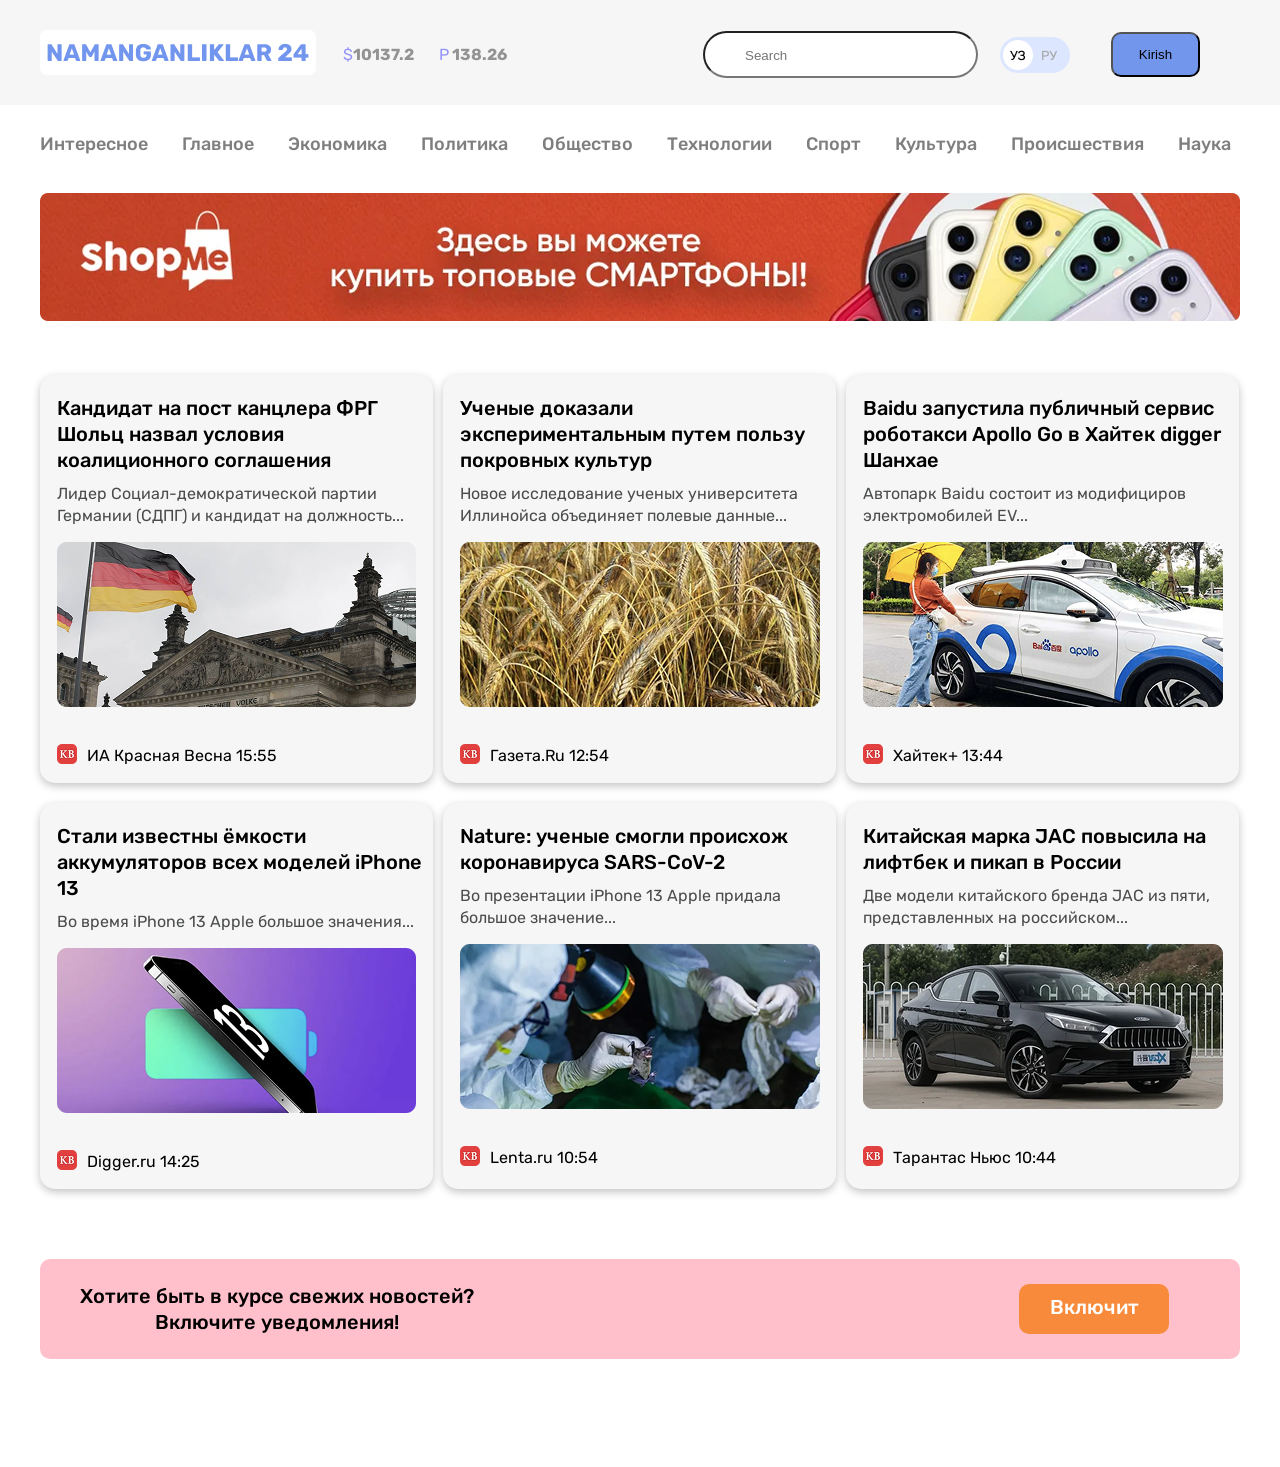
==== index.html @ 3a626dc0 "Namanganliklar-24" ====
<!DOCTYPE html>
<html lang="en">
<head>
    <meta charset="UTF-8">
    <meta name="viewport" content="width=device-width, initial-scale=1.0">
    <title>>Namanganliklar-24</title>
    <link rel="preconnect" href="https://fonts.googleapis.com">
<link rel="preconnect" href="https://fonts.gstatic.com" crossorigin>
<link href="https://fonts.googleapis.com/css2?family=Fredoka:wght@300..700&family=Hind+Madurai:wght@300;400;500;600;700&family=Poppins:ital,wght@0,100;0,200;0,300;0,400;0,500;0,600;0,700;0,800;0,900;1,100;1,200;1,300;1,400;1,500;1,600;1,700;1,800;1,900&family=Roboto:ital,wght@0,100..900;1,100..900&family=Rubik:ital,wght@0,300..900;1,300..900&display=swap" rel="stylesheet">
    <link rel="stylesheet" href="./main.css">
</head>
<body>
    <header class="site-header">
        <div class="container">
            <div class="header-content">
                <a href="/"><img src="./NAMANGANLIKLAR 24.png" alt="namanganliklar-24"></a>
                <ul class="header-list">
                    <li class="header-item"><span class="spn">$</span>10137.2</li>
                    <li class="header-item"><span class="spn">P</span> 138.26</li>
                </ul>

                 <input class="site-input" type="search" placeholder="Search">

                 <img class="site-img" src="./ру уз.png" alt="uz-ru">

                 <button class="site-button">Kirish</button>

            </div>
        </div>
    </header>
    <nav class="site-nav">
        <div class="container">
            <ul class="list">
                <li class="item">Интересное</li>
                <li class="item">Главное</li>
                <li class="item">Экономика</li>
                <li class="item">Политика</li>
                <li class="item">Общество</li>
                <li class="item">Технологии</li>
                <li class="item">Спорт</li>
                <li class="item">Культура</li>
                <li class="item">Происшествия</li>
                <li class="item">Наука</li>
            </ul>
        </div>
    </nav>
    
    <div class="container">
    <a class="img-optimize" href="/"><img src="./optimize 1.png" alt="shop me"></a>
    </div>

    <main>
        <section class="hero">
            <div class="container">
                <ul class="hero-list">
                    <li class="hero-item">
                        <h2 class="hero-title">Кандидат на пост канцлера ФРГ Шольц назвал условия коалиционного соглашения</h2>
                        <p class="hero-text">Лидер Социал-демократической партии Германии (СДПГ) и кандидат на должность...</p>
                        <img class="hero-img" src="./image 1.png" alt="Germany">
                        <p class="hero-info">ИА Красная Весна 15:55</p>
                    </li>
                    <li class="hero-item">
                        <h2 class="hero-title">Ученые доказали экспериментальным путем пользу покровных культур</h2>
                        <p class="hero-text">Новое исследование ученых университета Иллинойса объединяет полевые данные... </p>
                        <img class="hero-img" src="./image 2.png" alt="bug'doy">
                        <p class="hero-info">Газета.Ru 12:54</p>
                    </li>
                    <li class="hero-item">
                        <h2 class="hero-title">Baidu запустила публичный сервис роботакси Apollo Go в Хайтек digger Шанхае</h2>
                        <p class="hero-text">Автопарк Baidu состоит из модифициров электромобилей EV... </p>
                        <img class="hero-img" src="./image 3.png" alt="Хайтек+ 13:44">
                        <p class="hero-info">Хайтек+ 13:44</p>
                    </li>
                    <li class="hero-item">
                        <h2 class="hero-title">Стали известны ёмкости аккумуляторов всех моделей iPhone 13</h2>
                        <p class="hero-text">Во время iPhone 13 Apple большое значения...</p>
                        <img class="hero-img" src="./image 4.png" alt="Iphone-13">
                        <p class="hero-info">Digger.ru 14:25</p>
                    </li>
                      <li class="hero-item">
                        <h2 class="hero-title">Nature: ученые смогли происхож коронавируса SARS-CoV-2</h2>
                        <p class="hero-text">Во  презентации iPhone 13 Apple придала большое значение...</p>
                        <img class="hero-img" src="./image 5.png" alt="Lenta.ru 10:54">
                        <p class="hero-info">Lenta.ru 10:54</p>
                    </li>
                     <li class="hero-item">
                        <h2 class="hero-title">Китайская марка JAC повысила на лифтбек и пикап в России</h2>
                        <p class="hero-text">Две модели китайского бренда JAC из пяти, 
                        представленных на российском...</p>
                        <img class="hero-img" src="./image 6.png" alt="Тарантас Ньюс 10:44">
                        <p class="hero-info">Тарантас Ньюс 10:44</p>
                    </li>
                </ul>
            </div>
        </section>
        <section class="about">
            <div class="container">
                  <div class="about-wrapper">
                     <h2 class="about-title">Хотите быть в курсе свежих новостей?  
                        Включите уведомления!</h2>
                        <a class="about-link" href="/">Включит </a>
                  </div>
                       

                    
            
            </div>
              
        </section>
    </main>
</body>
</html>
---- main.css ----
*{
    box-sizing: border-box;
    margin: 0;
    padding: 0;

}

body{
    font-family: 'Rubik', 'Arial', sans-serif;
}

ul,ol{
    list-style: none;
}
a{
    text-decoration: none;
    display: block;
}

.container{
    max-width: 1240px;
    width: 100%;
    margin: 0 auto;
    padding: 0 20px;
}

.site-header{
    background-color: #F6F6F6;
    margin-bottom: 30px;
    height: 105px;
    justify-content: center;
    align-items: center;
    padding-top: 30px;
}

.header-content{
    display: flex;
    justify-content: space-between;
    align-items: center;
    
}

.header-list{
    display: flex;
    gap: 25px;
}

.header-item{
    opacity: 0.4;
    color: black;
font-weight: 700;
font-size: 16px;
line-height: 100%;
letter-spacing: 0%;
    gap: 25px;
    position: relative;
    left: -55px;
}

.spn{
    color: blue;
font-weight: 400;
font-size: 16px;
line-height: 100%;
letter-spacing: 0%;

}

.site-input{
    position: relative;
    right: -60px;
    width: 275px;
    padding-top: 15px;
    padding-bottom: 13px;
    padding-left: 40px;
    border-radius: 60px;
}

.site-input::before{
     content: "";
    display: block;
    width: 20px;
    height: 20px;
    background-image: url(./search_icon_152764.png);
}

.site-button{

    border-radius: 10px;
    position: relative;
    left: -40px;
    text-align: center;
    background-color: #7296EC;
    width: 89px;
    height: 45px;
}

.list{
    color: #7F7F7F;
font-weight: 500;
font-size: 18px;
line-height: 100%;
letter-spacing: 0%;
text-align: center;
    align-items: center;
    display: flex;
    gap: 34px;
}

.img-optimize{
    align-items: center;
    justify-content: center;
    margin-top: 40px;
    margin-bottom: 50px;
}


.hero-list{
    display: flex;
    gap: 10px;
    flex-wrap: wrap;
}
.hero-item{
    border-radius: 15px;
    background-color: #F6F6F6;
    box-shadow: rgba(0, 0, 0, 0.24) 0px 3px 8px;
    width: 393px;
    margin-bottom: 10px;
}

.hero-title{
    margin-bottom: 10px;
    margin-top: 20px;
    padding-left: 17px;
    color: #000000;
font-weight: 500;
font-size: 20px;
line-height: 26px;
letter-spacing: 0%;

}

.hero-text{
    margin-bottom: 15px;
    padding-left: 17px;
    color: #4A4B4C;
font-weight: 400;
font-size: 16px;
line-height: 22px;
letter-spacing: 0%;
}

.hero-img{
    margin-bottom: 15px;
    padding-left: 17px;
}

.hero-info{
    padding-left: 47px;
    margin-bottom: 18px;
}

.hero-info::before{
    content: "";
    display: block;
    width: 20px;
    height: 20px;
    background-image: url(./before-img.png);
    position: relative;
    top: 18px;
    left: -30px;
}

.about{

    margin-top: 60px;
    margin-bottom: 108px;
  
}


.about-wrapper{
    background-color: pink;
    display: flex;
    justify-content: space-between;
    align-items: center;
    padding-right: 71px;
    border-radius: 10px;
}

   

.about-title{
    width: 444px;
    margin-top: 24px;
    margin-bottom: 24px;
    padding-left: 29px;
    text-align: center;
    color: #000000;
font-weight: 500;
font-size: 20px;
line-height: 26px;
letter-spacing: 0%;

}

.about-link{
    margin-bottom: 25px;
    margin-top: 24px;
    padding-top: 13px;
    text-align: center;
   background-color: #F78B3B;
    width: 150px;
    height: 50px;
    border-radius: 10px;
  font-family: Rubik;
font-weight: 500;
font-size: 20px;
line-height: 100%;
letter-spacing: 0%;
color: #FFFFFF;
}
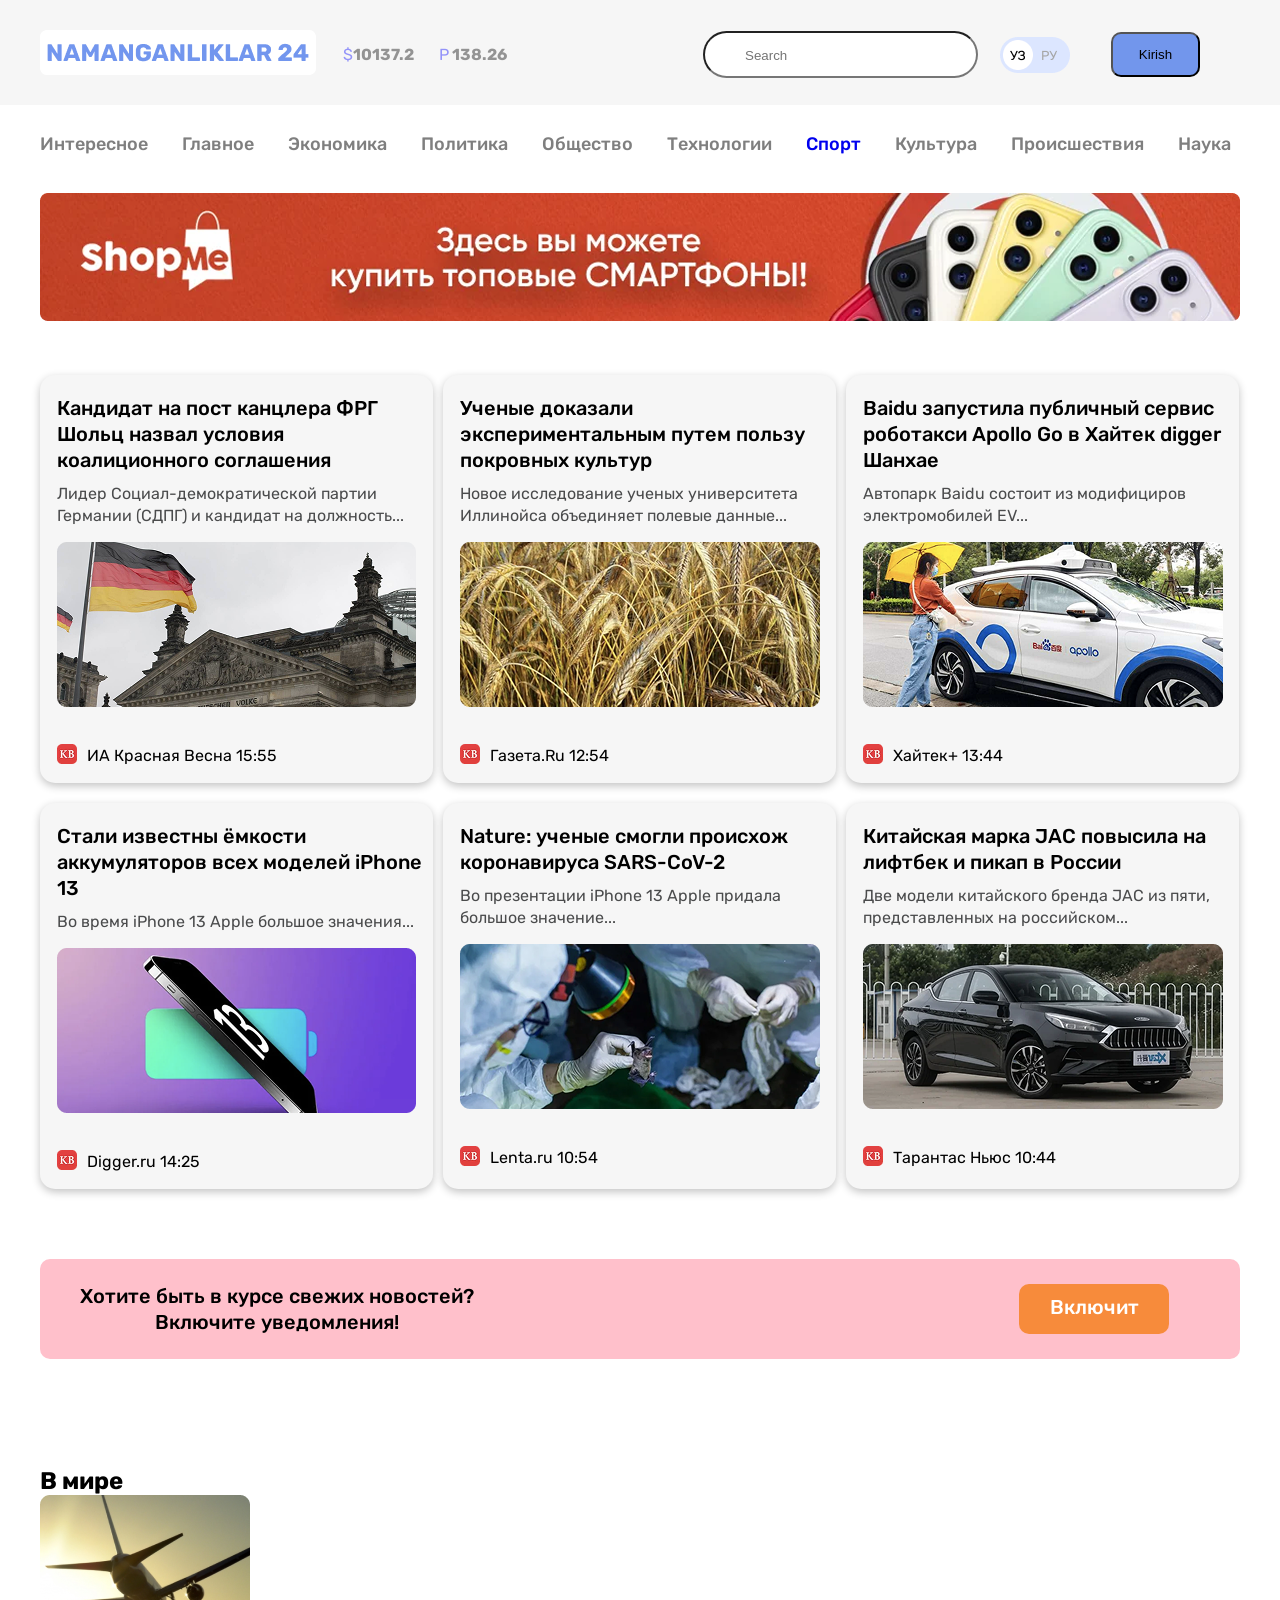
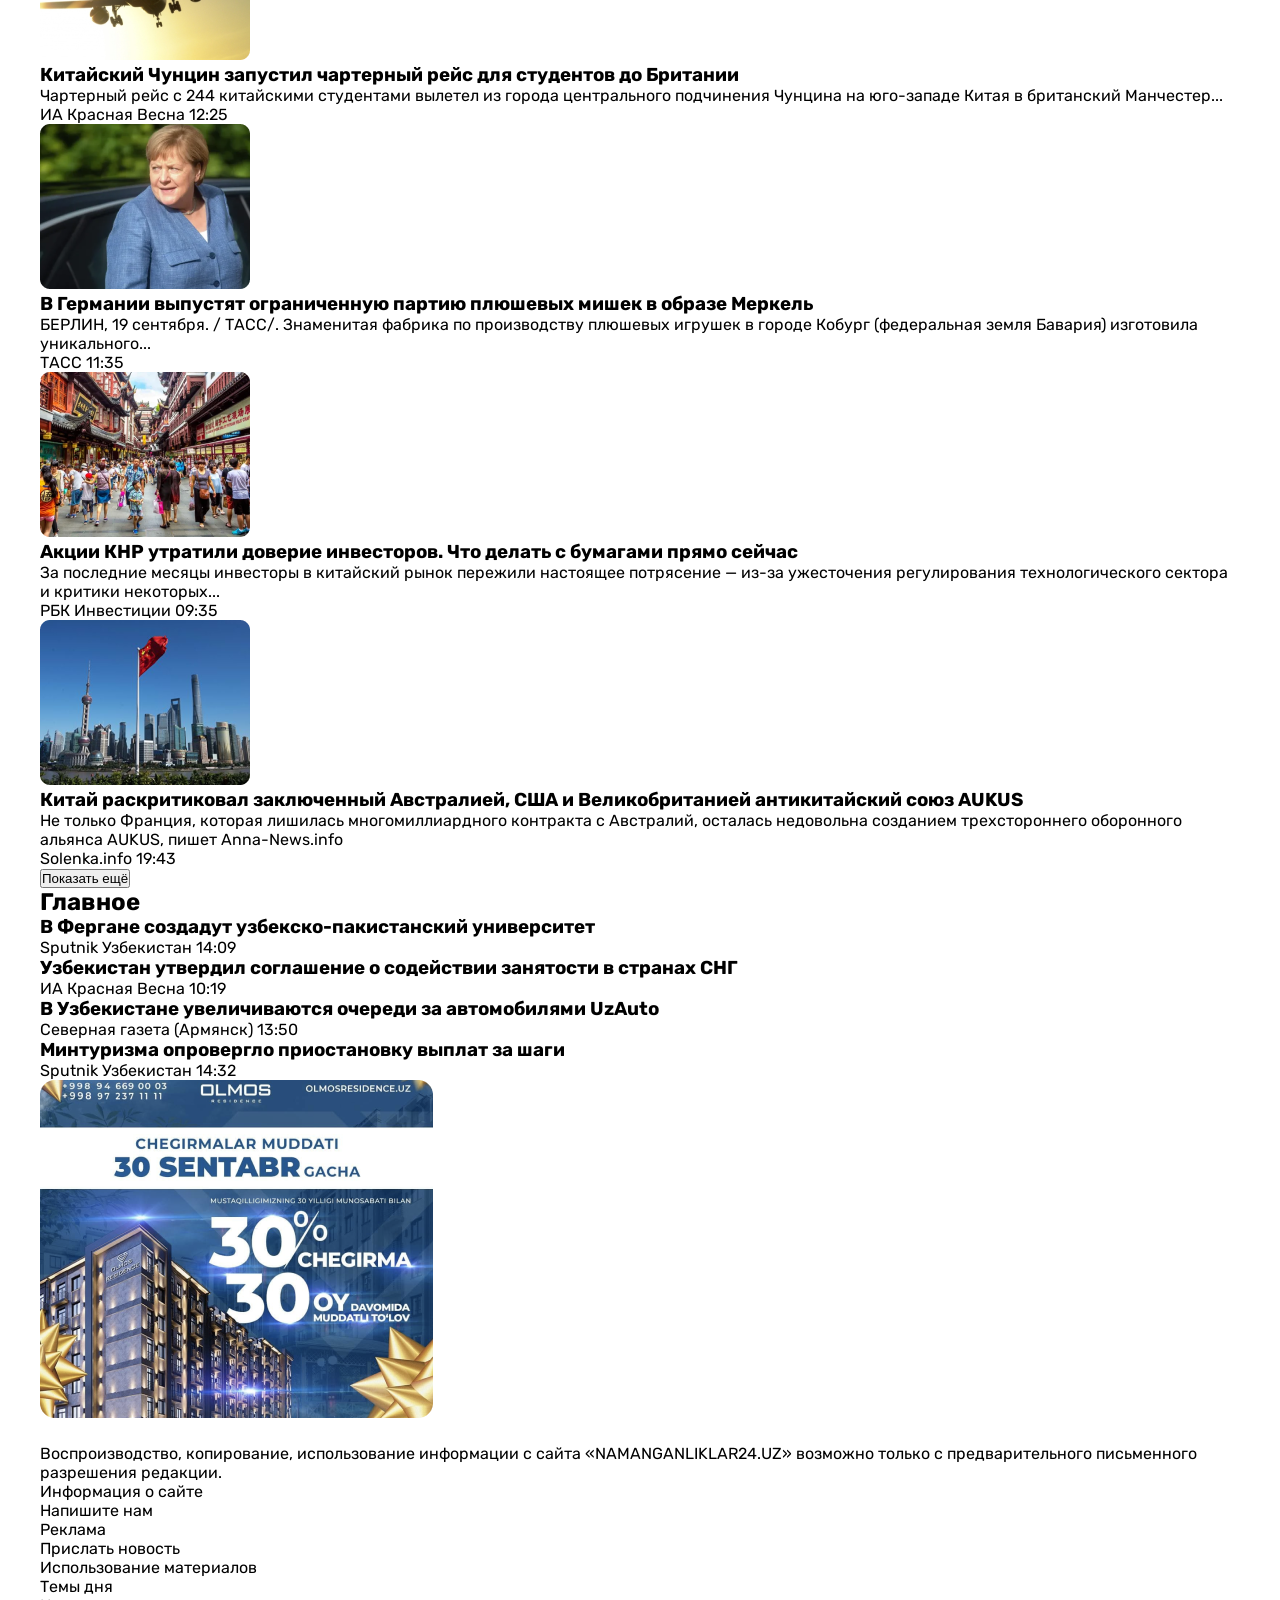
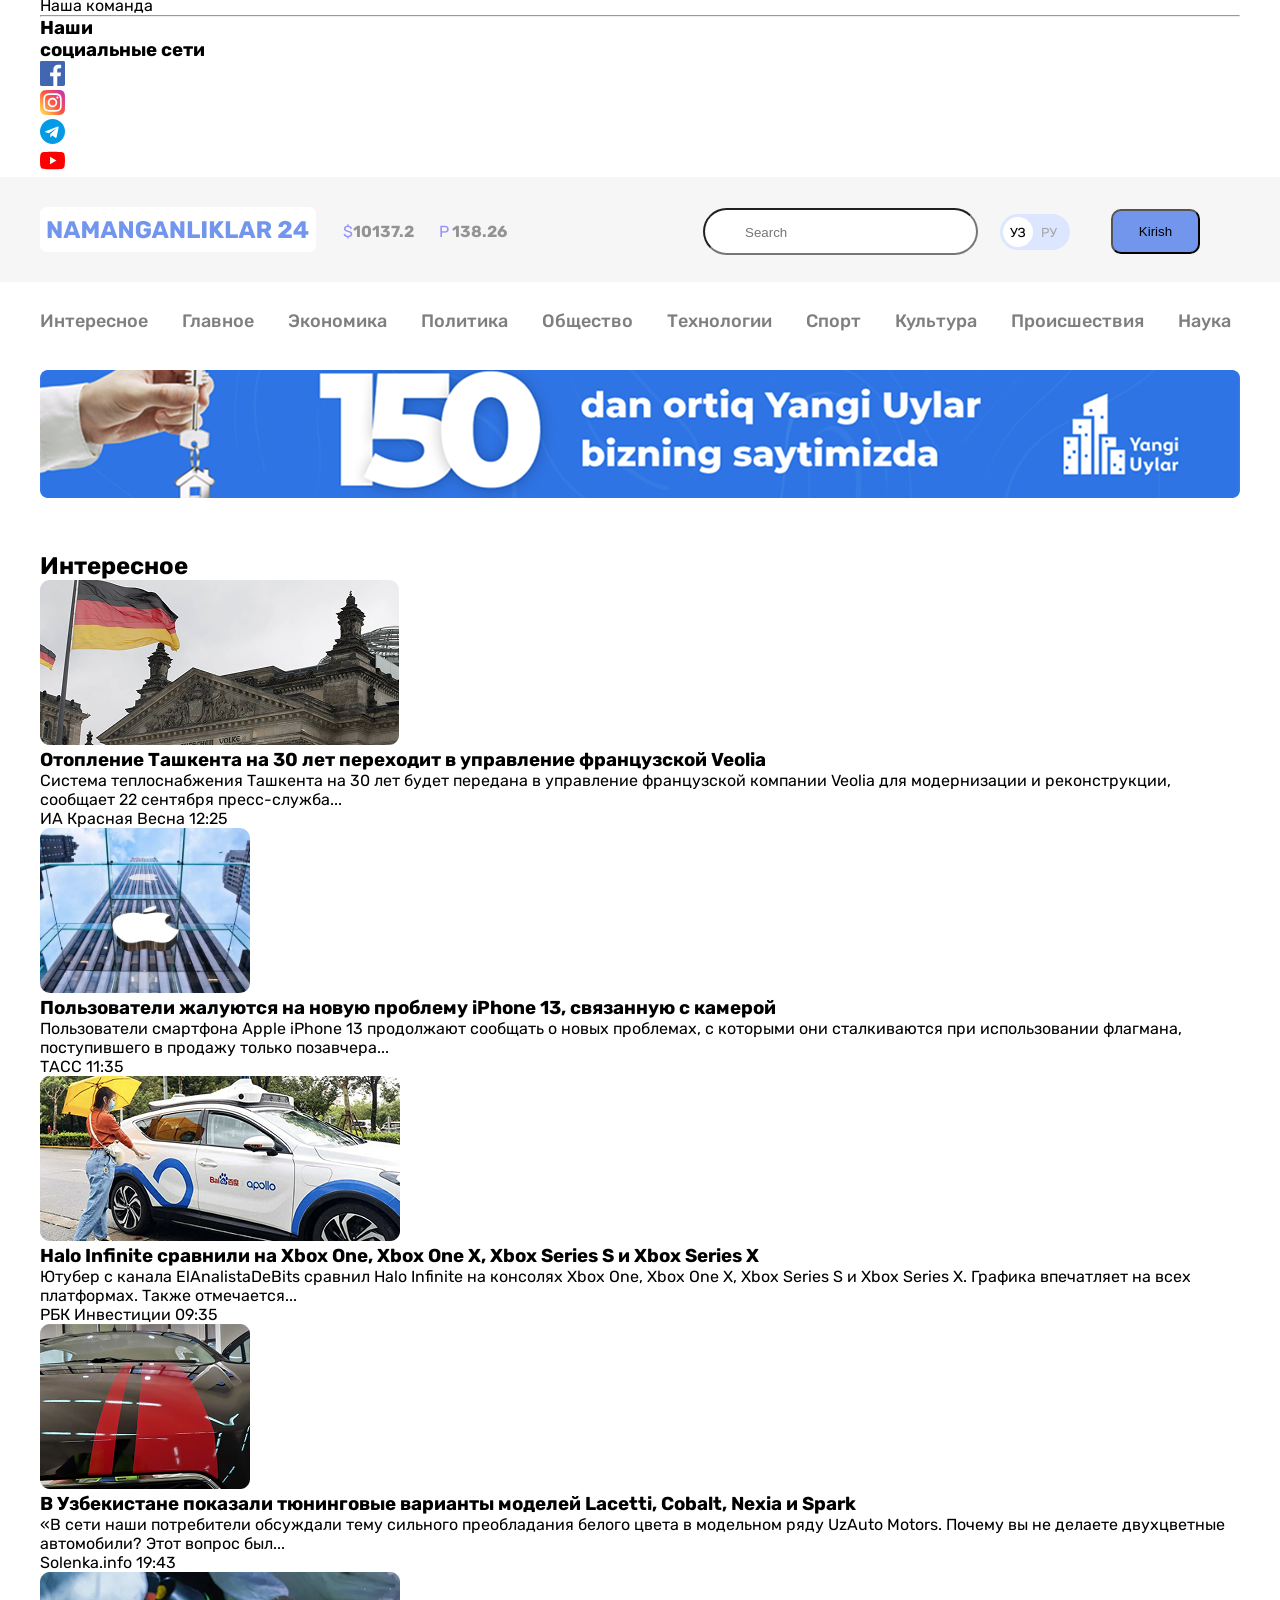
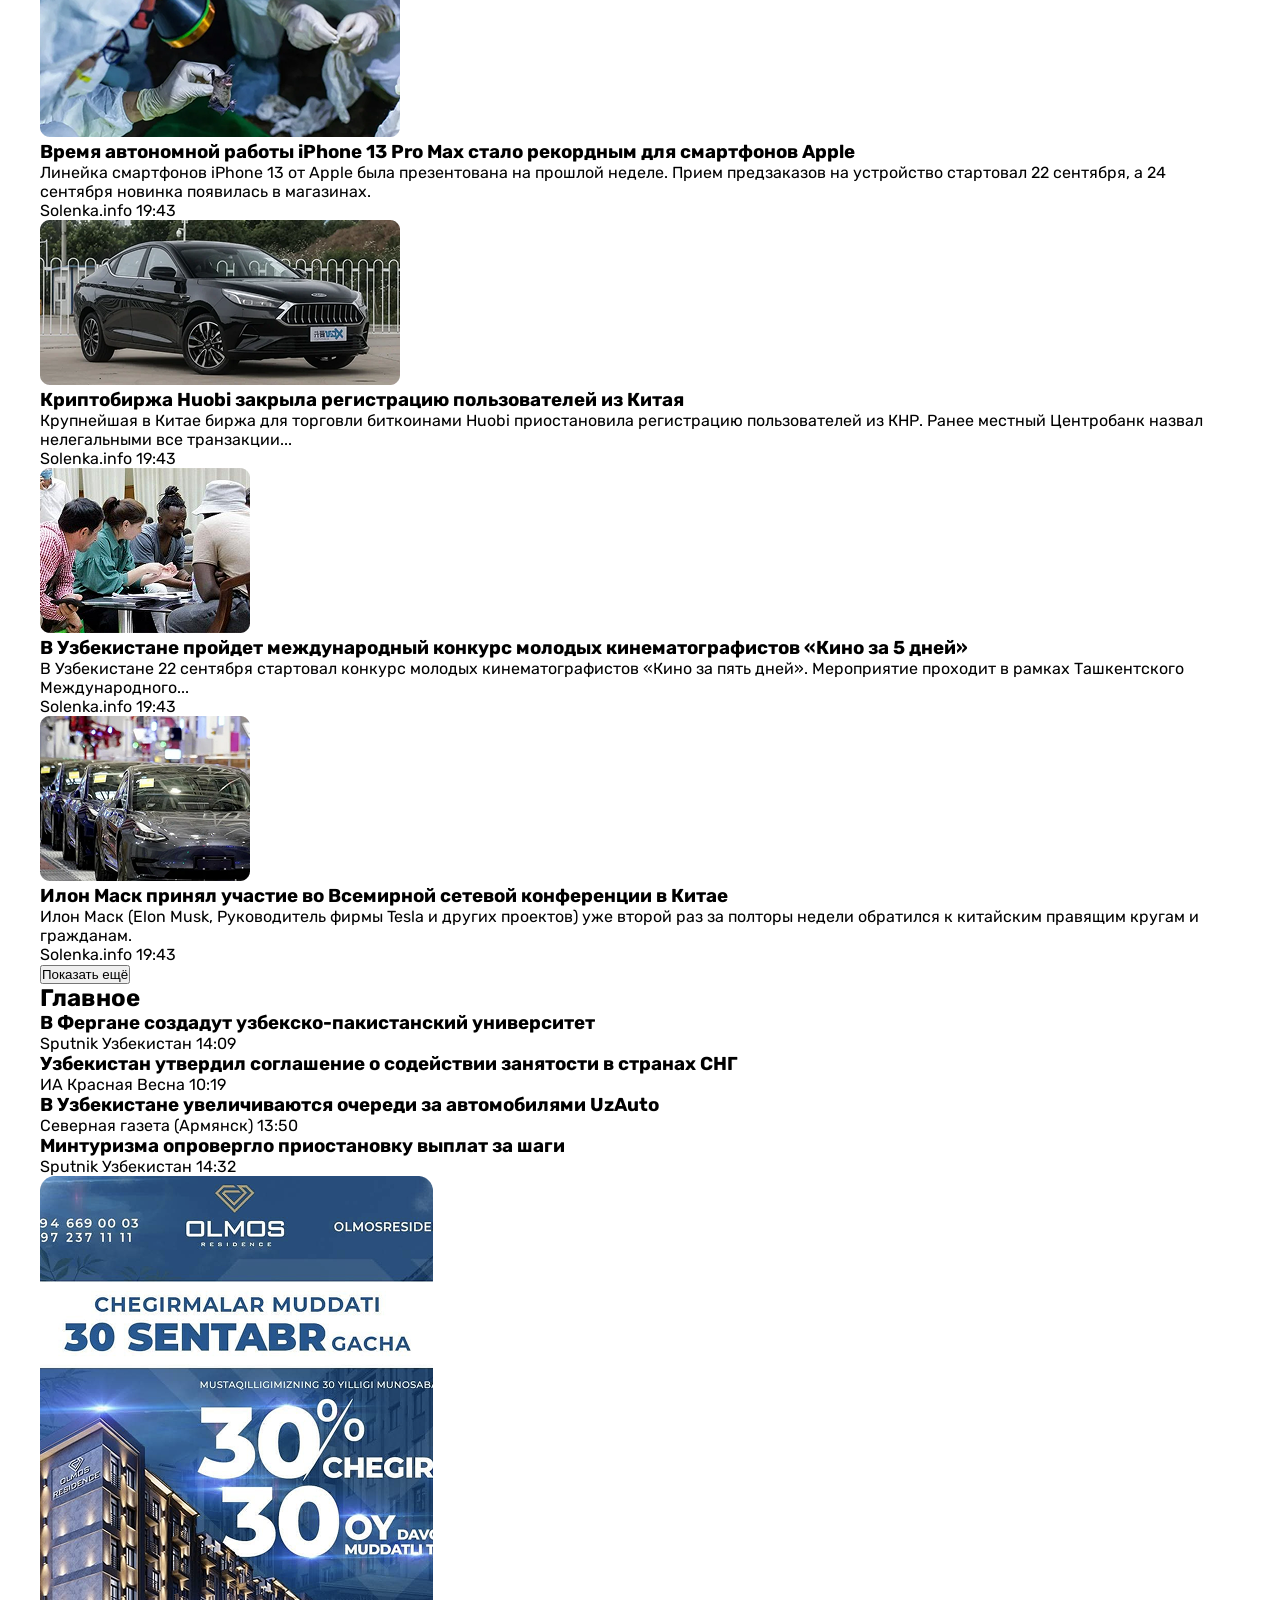
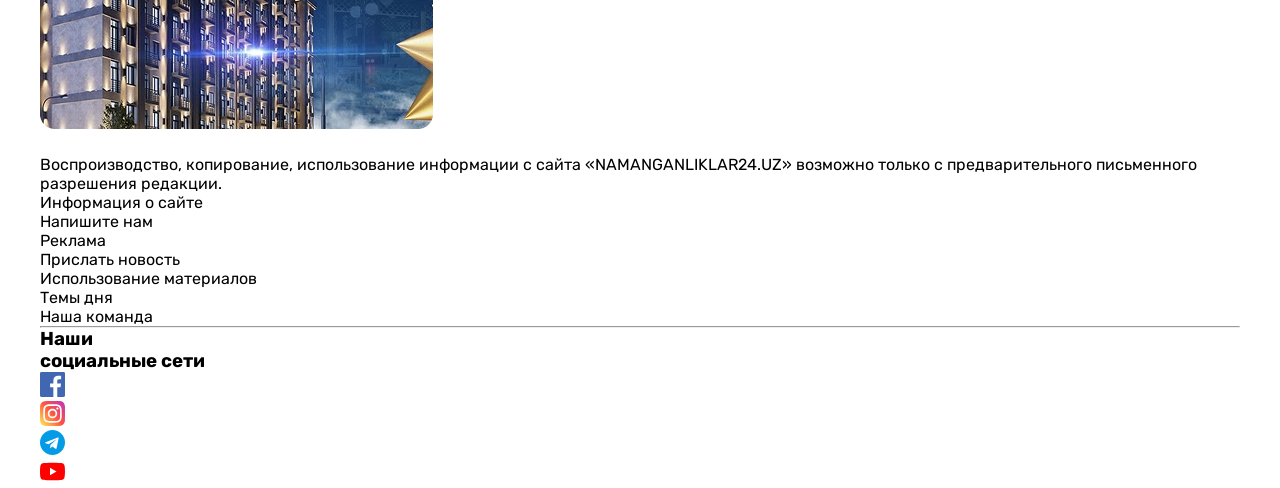
==== commit e402154a: "namanganliklar-24" ====
--- a/index.html
+++ b/index.html
@@ -37,7 +37,7 @@
                 <li class="item">Политика</li>
                 <li class="item">Общество</li>
                 <li class="item">Технологии</li>
-                <li class="item">Спорт</li>
+                <li class="item"><a href="./sport.html">Спорт</a></li>
                 <li class="item">Культура</li>
                 <li class="item">Происшествия</li>
                 <li class="item">Наука</li>
@@ -107,6 +107,317 @@
             </div>
               
         </section>
+        <section class="new">
+            <div class="container">
+                <h2 class="new__title">В мире</h2>
+                <div class="new__warpper">
+                    <div class="new__left">
+                        <ul class="new-list">
+                            <li class="new-item">
+                                <img class="imga" src="./samalyot.png" alt="samalyot">
+                                <div class="new-content">
+                                    <h3 class="subtitle">Китайский Чунцин запустил чартерный рейс для студентов до Британии</h3>
+                                    <p class="new-text">Чартерный рейс с 244 китайскими студентами вылетел из города центрального подчинения Чунцина на юго-западе Китая в британский Манчестер...</p>
+                                    <p class="new-desc">ИА Красная Весна 12:25</p>
+                                </div>
+                            </li>
+                            <li class="new-item">
+                                   <img class="imga" src="./grandmother.png" alt="grandmother">
+                                   <div class="new-content">
+                                    <h3 class="subtitle">В Германии выпустят ограниченную партию плюшевых мишек в образе Меркель</h3>
+                                    <p class="new-text">БЕРЛИН, 19 сентября. / ТАСС/. Знаменитая фабрика по производству плюшевых игрушек в городе Кобург (федеральная земля Бавария) изготовила уникального...</p>
+                                    <p class="new-desc">ТАСС 11:35</p>
+                                   </div>
+                            </li>
+                            <li class="new-item">
+                                   <img class="imga" src="./street.png" alt="street">
+                                   <div class="new-content">
+                                    <h3 class="subtitle">Акции КНР утратили доверие инвесторов. Что делать с бумагами прямо сейчас</h3>
+                                    <p class="new-text">За последние месяцы инвесторы в китайский рынок пережили настоящее потрясение — из-за ужесточения регулирования технологического сектора и критики некоторых...</p>
+                                    <p class="new-desc">РБК Инвестиции 09:35</p>
+                                   </div>
+                            </li>
+                            <li class="new-item">
+                                  <img class="imga" src="./flag.png" alt="flag">
+                                  <div class="new-content">
+                                  <h3 class="subtitle">Китай раскритиковал заключенный Австралией, США и Великобританией антикитайский союз AUKUS</h3>
+                                  <p class="new-text">Не только Франция, которая лишилась многомиллиардного контракта с Австралий, осталась недовольна созданием трехстороннего оборонного альянса AUKUS, пишет Anna-News.info</p>
+                                  <p class="new-desc">Solenka.info 19:43</p>
+
+                                  </div>
+                            </li>
+                        </ul>
+                        <button class="button">Показать ещё </button>
+                    </div>
+                    <div class="new__right">
+                       <div class="content">
+                        <h2 class="ney">Главное</h2>
+                        <ul>
+                            <li class="new-iteme">
+                               <h3 class="right-title">В Фергане создадут узбекско-пакистанский университет</h3>
+                               <p class="right-text">Sputnik Узбекистан 14:09</p>
+                            </li>
+                            <li class="new-iteme">
+                               <h3 class="right-title">Узбекистан утвердил соглашение о содействии занятости в странах СНГ</h3>
+                               <p class="right-text">ИА Красная Весна 10:19</p>
+                            </li>
+                            <li class="new-iteme">
+                                <h3 class="right-title">В Узбекистане увеличиваются очереди за автомобилями UzAuto</h3>
+                                <p class="right-text">Северная газета (Армянск) 13:50</p>
+                            </li>
+                            <li class="new-iteme">
+                                <h3 class="right-title">Минтуризма опровергло приостановку выплат за шаги</h3>
+                                <p class="right-text">Sputnik Узбекистан 14:32</p>
+                            </li>
+                        </ul>
+                       </div>
+                       <img class="olmos" src="./olmos.png" alt="chegirma img">
+                    </div>
+                </div>
+            </div>
+        </section>
     </main>
+    <footer class="site-footer">
+        <div class="container">
+           
+            <div class="footer-wrapper">
+                <div class="footer-left">
+                <img  src="./logo.svg" alt="footer-logo">
+                <p class="footer-text">Воспроизводство, копирование, использование информации с сайта «NAMANGANLIKLAR24.UZ» возможно только с предварительного письменного разрешения редакции.</p>
+                </div>
+                    <ul class="footer-list">
+                        <li class="footer-item">Информация о сайте</li>
+                        <li class="footer-item">Напишите нам</li>
+                        <li class="footer-item">Реклама</li>
+                        <li class="footer-item">Прислать новость</li>
+                    </ul>
+                <ul class="footer-liste">
+                    <li class="footer-item">Использование материалов</li>
+                    <li class="footer-item">Темы дня</li>
+                    <li class="footer-item">Наша командa</li>
+                </ul>
+                    
+                
+        </div>
+         <hr>
+          <div class="contente">
+            
+             <ul class="foo-list">
+            <li class="foo-item">
+                <h3 class="foo-title">Наши</h3>
+            </li>
+            <li class="foo-item">
+                <h3 class="foo-title">социальные сети</h3>
+            </li>
+           </ul>
+           <ul class="foot-list">
+            <li class="foot-img">
+                <img src="./free-icon-facebook-1384053 1.svg" alt="facebook">
+            </li>
+            <li class="foot-img">
+                <img src="./instagram-icon.svg" alt="instagram">
+            </li>
+            <li class="foot-img">
+                <img src="./telegram-icon.svg" alt="telegram">
+            </li>
+            <li class="foot-img">
+                <img src="./youtube-icon.svg" alt="youtube">
+            </li>
+           </ul>
+          </div>
+    </div>
+    </footer>
+      <header class="site-header">
+        <div class="container">
+            <div class="header-content">
+                <a href="/"><img src="./NAMANGANLIKLAR 24.png" alt="namanganliklar-24"></a>
+                <ul class="header-list">
+                    <li class="header-item"><span class="spn">$</span>10137.2</li>
+                    <li class="header-item"><span class="spn">P</span> 138.26</li>
+                </ul>
+
+                 <input class="site-input" type="search" placeholder="Search">
+
+                 <img class="site-img" src="./ру уз.png" alt="uz-ru">
+
+                 <button class="site-button">Kirish</button>
+
+            </div>
+        </div>
+    </header>
+    <nav class="site-nav">
+        <div class="container">
+            <ul class="list">
+                <li class="item">Интересное</li>
+                <li class="item">Главное</li>
+                <li class="item">Экономика</li>
+                <li class="item">Политика</li>
+                <li class="item">Общество</li>
+                <li class="item">Технологии</li>
+                <li class="item">Спорт</li>
+                <li class="item">Культура</li>
+                <li class="item">Происшествия</li>
+                <li class="item">Наука</li>
+            </ul>
+        </div>
+    </nav>
+    <div class="container">
+    <a class="img-optimize" href="/"><img src="./optimize 1 (1).png" alt="150 dan ortiq kvartiralar"></a>
+    </div>
+     <section class="new">
+            <div class="container">
+                <h2 class="new__title">Интересное</h2>
+                <div class="new__warpper">
+                    <div class="new__left">
+                        <ul class="new-list">
+                            <li class="new-item">
+                                <img class="imga" src="./image 1.png" alt="samalyot">
+                                <div class="new-content">
+                                    <h3 class="subtitle">Отопление Ташкента на 30 лет переходит в управление французской Veolia</h3>
+                                    <p class="new-text">Система теплоснабжения Ташкента на 30 лет будет передана в управление французской компании Veolia для модернизации и реконструкции, сообщает 22 сентября пресс-служба...</p>
+                                    <p class="new-desc">ИА Красная Весна 12:25</p>
+                                </div>
+                            </li>
+                            <li class="new-item">
+                                   <img class="imga" src="./image 2.svg" alt="grandmother">
+                                   <div class="new-content">
+                                    <h3 class="subtitle">Пользователи жалуются на новую проблему iPhone 13, связанную с камерой</h3>
+                                    <p class="new-text">Пользователи смартфона Apple iPhone 13 продолжают сообщать о новых проблемах, с которыми они сталкиваются при использовании флагмана, поступившего в продажу только позавчера...</p>
+                                    <p class="new-desc">ТАСС 11:35</p>
+                                   </div>
+                            </li>
+                            <li class="new-item">
+                                   <img class="imga" src="./image 3.png" alt="street">
+                                   <div class="new-content">
+                                    <h3 class="subtitle">Halo Infinite сравнили на Xbox One, Xbox One X, Xbox Series S и Xbox Series X</h3>
+                                    <p class="new-text">Ютубер с канала ElAnalistaDeBits сравнил Halo Infinite на консолях Xbox One, Xbox One X, Xbox Series S и Xbox Series X. Графика впечатляет на всех платформах. Также отмечается...</p>
+                                    <p class="new-desc">РБК Инвестиции 09:35</p>
+                                   </div>
+                            </li>
+                            <li class="new-item">
+                                  <img class="imga" src="./image 4 (2).png" alt="flag">
+                                  <div class="new-content">
+                                  <h3 class="subtitle">В Узбекистане показали тюнинговые варианты моделей Lacetti, Cobalt, Nexia и Spark</h3>
+                                  <p class="new-text">«В сети наши потребители обсуждали тему сильного преобладания белого цвета в модельном ряду UzAuto Motors. Почему вы не делаете двухцветные автомобили? Этот вопрос был...</p>
+                                  <p class="new-desc">Solenka.info 19:43</p>
+
+                                  </div>
+                            </li>
+                             <li class="new-item">
+                                  <img class="imga" src="./image 5.png" alt="flag">
+                                  <div class="new-content">
+                                  <h3 class="subtitle">Время автономной работы iPhone 13 Pro Max стало рекордным для смартфонов Apple</h3>
+                                  <p class="new-text">Линейка смартфонов iPhone 13 от Apple была презентована на прошлой неделе. Прием предзаказов на устройство стартовал 22 сентября, а 24 сентября новинка появилась в магазинах.</p>
+                                  <p class="new-desc">Solenka.info 19:43</p>
+
+                                  </div>
+                            </li>
+                             <li class="new-item">
+                                  <img class="imga" src="./image 6.png" alt="flag">
+                                  <div class="new-content">
+                                  <h3 class="subtitle">Криптобиржа Huobi закрыла регистрацию пользователей из Китая</h3>
+                                  <p class="new-text">Крупнейшая в Китае биржа для торговли биткоинами Huobi приостановила регистрацию пользователей из КНР. Ранее местный Центробанк назвал нелегальными все транзакции...</p>
+                                  <p class="new-desc">Solenka.info 19:43</p>
+
+                                  </div>
+                            </li>
+                             <li class="new-item">
+                                  <img class="imga" src="./image 7.png" alt="flag">
+                                  <div class="new-content">
+                                  <h3 class="subtitle">В Узбекистане пройдет международный конкурс молодых кинематографистов «Кино за 5 дней»</h3>
+                                  <p class="new-text">В Узбекистане 22 сентября стартовал конкурс молодых кинематографистов «Кино за пять дней». Мероприятие проходит в рамках Ташкентского Международного...</p>
+                                  <p class="new-desc">Solenka.info 19:43</p>
+
+                                  </div>
+                            </li>
+                             <li class="new-item">
+                                  <img class="imga" src="./image 8.png" alt="flag">
+                                  <div class="new-content">
+                                  <h3 class="subtitle">Илон Маск принял участие во Всемирной сетевой конференции в Китае</h3>
+                                  <p class="new-text">Илон Маск (Elon Musk, Руководитель фирмы Tesla и других проектов) уже второй раз за полторы недели обратился к китайским правящим кругам и гражданам.</p>
+                                  <p class="new-desc">Solenka.info 19:43</p>
+
+                                  </div>
+                            </li>
+                        </ul>
+                        <button class="button">Показать ещё </button>
+                    </div>
+                    <div class="new__right">
+                       <div class="content">
+                        <h2 class="ney">Главное</h2>
+                        <ul>
+                            <li class="new-iteme">
+                               <h3 class="right-title">В Фергане создадут узбекско-пакистанский университет</h3>
+                               <p class="right-text">Sputnik Узбекистан 14:09</p>
+                            </li>
+                            <li class="new-iteme">
+                               <h3 class="right-title">Узбекистан утвердил соглашение о содействии занятости в странах СНГ</h3>
+                               <p class="right-text">ИА Красная Весна 10:19</p>
+                            </li>
+                            <li class="new-iteme">
+                                <h3 class="right-title">В Узбекистане увеличиваются очереди за автомобилями UzAuto</h3>
+                                <p class="right-text">Северная газета (Армянск) 13:50</p>
+                            </li>
+                            <li class="new-iteme">
+                                <h3 class="right-title">Минтуризма опровергло приостановку выплат за шаги</h3>
+                                <p class="right-text">Sputnik Узбекистан 14:32</p>
+                            </li>
+                        </ul>
+                       </div>
+                       <img class="olmos" src="./image 6 (1).png" alt="chegirma img">
+                    </div>
+                </div>
+            </div>
+        </section>
+        <footer class="site-footer">
+        <div class="container">
+           
+            <div class="footer-wrapper">
+                <div class="footer-left">
+                <img  src="./logo.svg" alt="footer-logo">
+                <p class="footer-text">Воспроизводство, копирование, использование информации с сайта «NAMANGANLIKLAR24.UZ» возможно только с предварительного письменного разрешения редакции.</p>
+                </div>
+                    <ul class="footer-list">
+                        <li class="footer-item">Информация о сайте</li>
+                        <li class="footer-item">Напишите нам</li>
+                        <li class="footer-item">Реклама</li>
+                        <li class="footer-item">Прислать новость</li>
+                    </ul>
+                <ul class="footer-liste">
+                    <li class="footer-item">Использование материалов</li>
+                    <li class="footer-item">Темы дня</li>
+                    <li class="footer-item">Наша командa</li>
+                </ul>
+                    
+                
+        </div>
+         <hr class="chiziq">
+          <div class="contente">
+            
+             <ul class="foo-list">
+            <li class="foo-item">
+                <h3 class="foo-title">Наши</h3>
+            </li>
+            <li class="foo-item">
+                <h3 class="foo-title">социальные сети</h3>
+            </li>
+           </ul>
+           <ul class="foot-list">
+            <li class="foot-img">
+                <img src="./free-icon-facebook-1384053 1.svg" alt="facebook">
+            </li>
+            <li class="foot-img">
+                <img src="./instagram-icon.svg" alt="instagram">
+            </li>
+            <li class="foot-img">
+                <img src="./telegram-icon.svg" alt="telegram">
+            </li>
+            <li class="foot-img">
+                <img src="./youtube-icon.svg" alt="youtube">
+            </li>
+           </ul>
+          </div>
+    </div>
+    </footer>
 </body>
 </html>
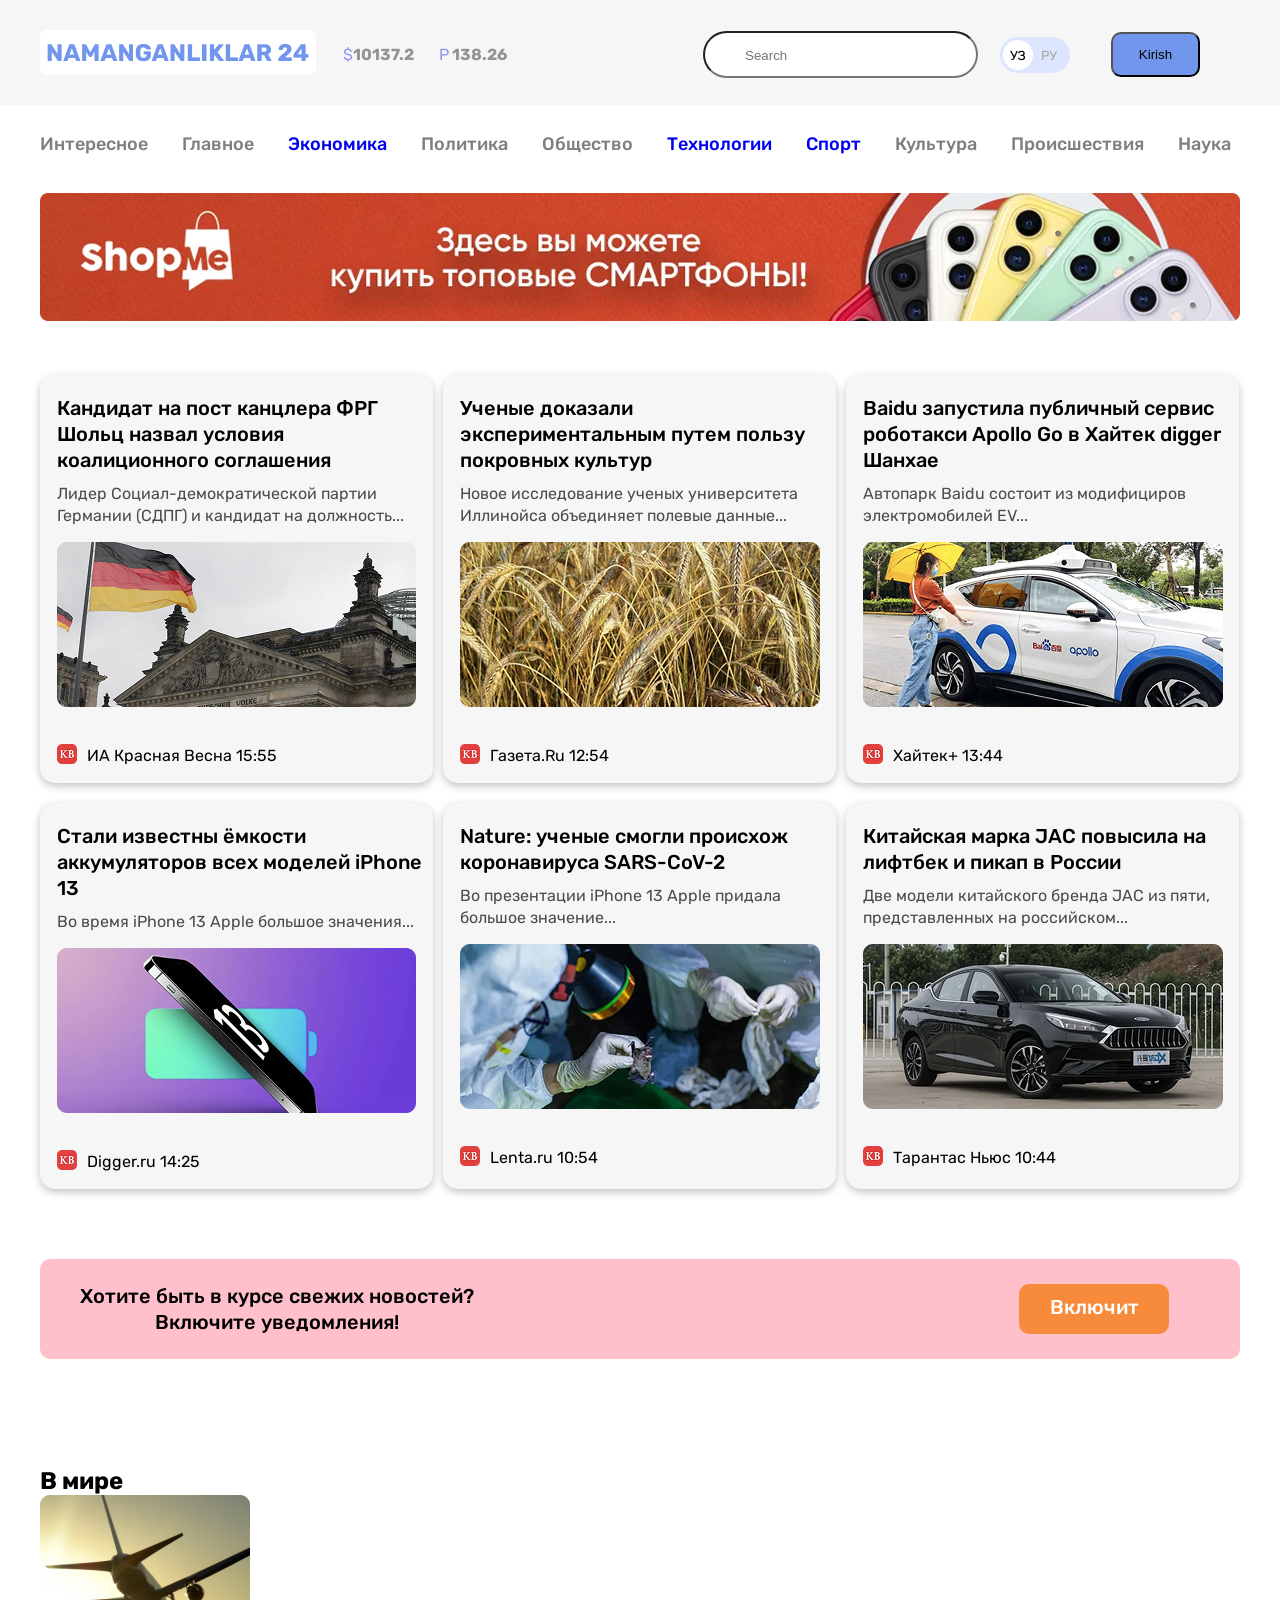
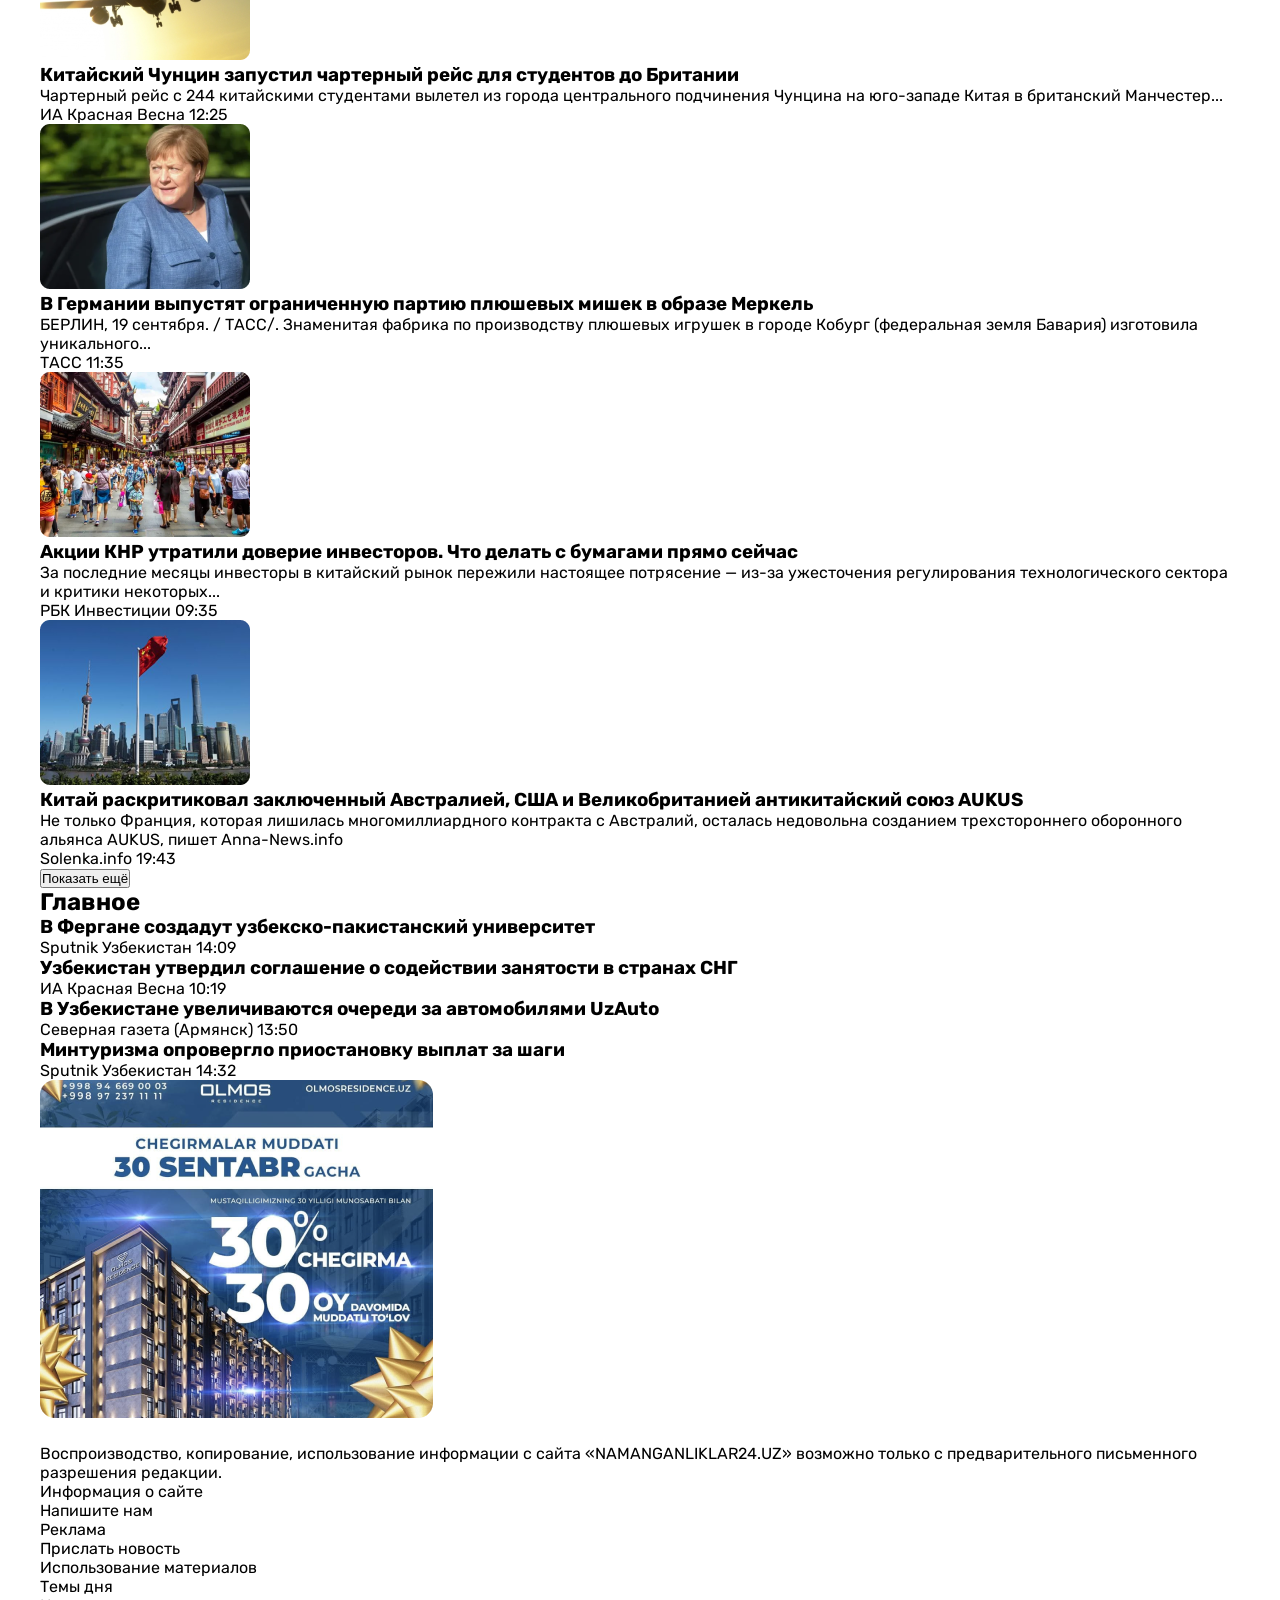
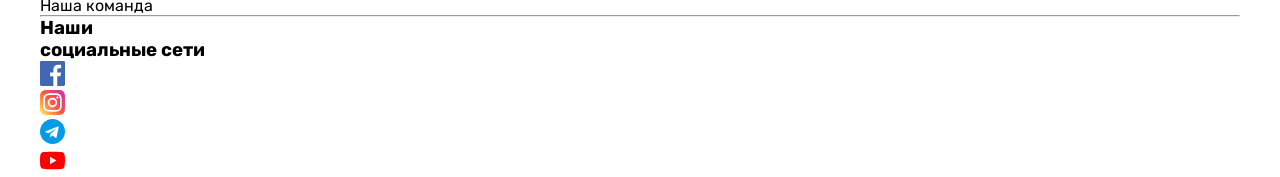
==== commit f9b0c02e: "namangan-24" ====
--- a/index.html
+++ b/index.html
@@ -33,11 +33,11 @@
             <ul class="list">
                 <li class="item">Интересное</li>
                 <li class="item">Главное</li>
-                <li class="item">Экономика</li>
+                <li class="item"><a href="./clone.html">Экономика</a></li>
                 <li class="item">Политика</li>
                 <li class="item">Общество</li>
-                <li class="item">Технологии</li>
-                <li class="item"><a href="./sport.html">Спорт</a></li>
+                <li class="item"> <a href="./article.html">Технологии</a></li>
+                <li class="item"><a class="item" href="./sport.html">Спорт</a></li>
                 <li class="item">Культура</li>
                 <li class="item">Происшествия</li>
                 <li class="item">Наука</li>
@@ -227,197 +227,7 @@
           </div>
     </div>
     </footer>
-      <header class="site-header">
-        <div class="container">
-            <div class="header-content">
-                <a href="/"><img src="./NAMANGANLIKLAR 24.png" alt="namanganliklar-24"></a>
-                <ul class="header-list">
-                    <li class="header-item"><span class="spn">$</span>10137.2</li>
-                    <li class="header-item"><span class="spn">P</span> 138.26</li>
-                </ul>
-
-                 <input class="site-input" type="search" placeholder="Search">
-
-                 <img class="site-img" src="./ру уз.png" alt="uz-ru">
-
-                 <button class="site-button">Kirish</button>
-
-            </div>
-        </div>
-    </header>
-    <nav class="site-nav">
-        <div class="container">
-            <ul class="list">
-                <li class="item">Интересное</li>
-                <li class="item">Главное</li>
-                <li class="item">Экономика</li>
-                <li class="item">Политика</li>
-                <li class="item">Общество</li>
-                <li class="item">Технологии</li>
-                <li class="item">Спорт</li>
-                <li class="item">Культура</li>
-                <li class="item">Происшествия</li>
-                <li class="item">Наука</li>
-            </ul>
-        </div>
-    </nav>
-    <div class="container">
-    <a class="img-optimize" href="/"><img src="./optimize 1 (1).png" alt="150 dan ortiq kvartiralar"></a>
-    </div>
-     <section class="new">
-            <div class="container">
-                <h2 class="new__title">Интересное</h2>
-                <div class="new__warpper">
-                    <div class="new__left">
-                        <ul class="new-list">
-                            <li class="new-item">
-                                <img class="imga" src="./image 1.png" alt="samalyot">
-                                <div class="new-content">
-                                    <h3 class="subtitle">Отопление Ташкента на 30 лет переходит в управление французской Veolia</h3>
-                                    <p class="new-text">Система теплоснабжения Ташкента на 30 лет будет передана в управление французской компании Veolia для модернизации и реконструкции, сообщает 22 сентября пресс-служба...</p>
-                                    <p class="new-desc">ИА Красная Весна 12:25</p>
-                                </div>
-                            </li>
-                            <li class="new-item">
-                                   <img class="imga" src="./image 2.svg" alt="grandmother">
-                                   <div class="new-content">
-                                    <h3 class="subtitle">Пользователи жалуются на новую проблему iPhone 13, связанную с камерой</h3>
-                                    <p class="new-text">Пользователи смартфона Apple iPhone 13 продолжают сообщать о новых проблемах, с которыми они сталкиваются при использовании флагмана, поступившего в продажу только позавчера...</p>
-                                    <p class="new-desc">ТАСС 11:35</p>
-                                   </div>
-                            </li>
-                            <li class="new-item">
-                                   <img class="imga" src="./image 3.png" alt="street">
-                                   <div class="new-content">
-                                    <h3 class="subtitle">Halo Infinite сравнили на Xbox One, Xbox One X, Xbox Series S и Xbox Series X</h3>
-                                    <p class="new-text">Ютубер с канала ElAnalistaDeBits сравнил Halo Infinite на консолях Xbox One, Xbox One X, Xbox Series S и Xbox Series X. Графика впечатляет на всех платформах. Также отмечается...</p>
-                                    <p class="new-desc">РБК Инвестиции 09:35</p>
-                                   </div>
-                            </li>
-                            <li class="new-item">
-                                  <img class="imga" src="./image 4 (2).png" alt="flag">
-                                  <div class="new-content">
-                                  <h3 class="subtitle">В Узбекистане показали тюнинговые варианты моделей Lacetti, Cobalt, Nexia и Spark</h3>
-                                  <p class="new-text">«В сети наши потребители обсуждали тему сильного преобладания белого цвета в модельном ряду UzAuto Motors. Почему вы не делаете двухцветные автомобили? Этот вопрос был...</p>
-                                  <p class="new-desc">Solenka.info 19:43</p>
-
-                                  </div>
-                            </li>
-                             <li class="new-item">
-                                  <img class="imga" src="./image 5.png" alt="flag">
-                                  <div class="new-content">
-                                  <h3 class="subtitle">Время автономной работы iPhone 13 Pro Max стало рекордным для смартфонов Apple</h3>
-                                  <p class="new-text">Линейка смартфонов iPhone 13 от Apple была презентована на прошлой неделе. Прием предзаказов на устройство стартовал 22 сентября, а 24 сентября новинка появилась в магазинах.</p>
-                                  <p class="new-desc">Solenka.info 19:43</p>
-
-                                  </div>
-                            </li>
-                             <li class="new-item">
-                                  <img class="imga" src="./image 6.png" alt="flag">
-                                  <div class="new-content">
-                                  <h3 class="subtitle">Криптобиржа Huobi закрыла регистрацию пользователей из Китая</h3>
-                                  <p class="new-text">Крупнейшая в Китае биржа для торговли биткоинами Huobi приостановила регистрацию пользователей из КНР. Ранее местный Центробанк назвал нелегальными все транзакции...</p>
-                                  <p class="new-desc">Solenka.info 19:43</p>
-
-                                  </div>
-                            </li>
-                             <li class="new-item">
-                                  <img class="imga" src="./image 7.png" alt="flag">
-                                  <div class="new-content">
-                                  <h3 class="subtitle">В Узбекистане пройдет международный конкурс молодых кинематографистов «Кино за 5 дней»</h3>
-                                  <p class="new-text">В Узбекистане 22 сентября стартовал конкурс молодых кинематографистов «Кино за пять дней». Мероприятие проходит в рамках Ташкентского Международного...</p>
-                                  <p class="new-desc">Solenka.info 19:43</p>
-
-                                  </div>
-                            </li>
-                             <li class="new-item">
-                                  <img class="imga" src="./image 8.png" alt="flag">
-                                  <div class="new-content">
-                                  <h3 class="subtitle">Илон Маск принял участие во Всемирной сетевой конференции в Китае</h3>
-                                  <p class="new-text">Илон Маск (Elon Musk, Руководитель фирмы Tesla и других проектов) уже второй раз за полторы недели обратился к китайским правящим кругам и гражданам.</p>
-                                  <p class="new-desc">Solenka.info 19:43</p>
-
-                                  </div>
-                            </li>
-                        </ul>
-                        <button class="button">Показать ещё </button>
-                    </div>
-                    <div class="new__right">
-                       <div class="content">
-                        <h2 class="ney">Главное</h2>
-                        <ul>
-                            <li class="new-iteme">
-                               <h3 class="right-title">В Фергане создадут узбекско-пакистанский университет</h3>
-                               <p class="right-text">Sputnik Узбекистан 14:09</p>
-                            </li>
-                            <li class="new-iteme">
-                               <h3 class="right-title">Узбекистан утвердил соглашение о содействии занятости в странах СНГ</h3>
-                               <p class="right-text">ИА Красная Весна 10:19</p>
-                            </li>
-                            <li class="new-iteme">
-                                <h3 class="right-title">В Узбекистане увеличиваются очереди за автомобилями UzAuto</h3>
-                                <p class="right-text">Северная газета (Армянск) 13:50</p>
-                            </li>
-                            <li class="new-iteme">
-                                <h3 class="right-title">Минтуризма опровергло приостановку выплат за шаги</h3>
-                                <p class="right-text">Sputnik Узбекистан 14:32</p>
-                            </li>
-                        </ul>
-                       </div>
-                       <img class="olmos" src="./image 6 (1).png" alt="chegirma img">
-                    </div>
-                </div>
-            </div>
-        </section>
-        <footer class="site-footer">
-        <div class="container">
-           
-            <div class="footer-wrapper">
-                <div class="footer-left">
-                <img  src="./logo.svg" alt="footer-logo">
-                <p class="footer-text">Воспроизводство, копирование, использование информации с сайта «NAMANGANLIKLAR24.UZ» возможно только с предварительного письменного разрешения редакции.</p>
-                </div>
-                    <ul class="footer-list">
-                        <li class="footer-item">Информация о сайте</li>
-                        <li class="footer-item">Напишите нам</li>
-                        <li class="footer-item">Реклама</li>
-                        <li class="footer-item">Прислать новость</li>
-                    </ul>
-                <ul class="footer-liste">
-                    <li class="footer-item">Использование материалов</li>
-                    <li class="footer-item">Темы дня</li>
-                    <li class="footer-item">Наша командa</li>
-                </ul>
-                    
-                
-        </div>
-         <hr class="chiziq">
-          <div class="contente">
-            
-             <ul class="foo-list">
-            <li class="foo-item">
-                <h3 class="foo-title">Наши</h3>
-            </li>
-            <li class="foo-item">
-                <h3 class="foo-title">социальные сети</h3>
-            </li>
-           </ul>
-           <ul class="foot-list">
-            <li class="foot-img">
-                <img src="./free-icon-facebook-1384053 1.svg" alt="facebook">
-            </li>
-            <li class="foot-img">
-                <img src="./instagram-icon.svg" alt="instagram">
-            </li>
-            <li class="foot-img">
-                <img src="./telegram-icon.svg" alt="telegram">
-            </li>
-            <li class="foot-img">
-                <img src="./youtube-icon.svg" alt="youtube">
-            </li>
-           </ul>
-          </div>
-    </div>
-    </footer>
+     
+    
 </body>
 </html>
